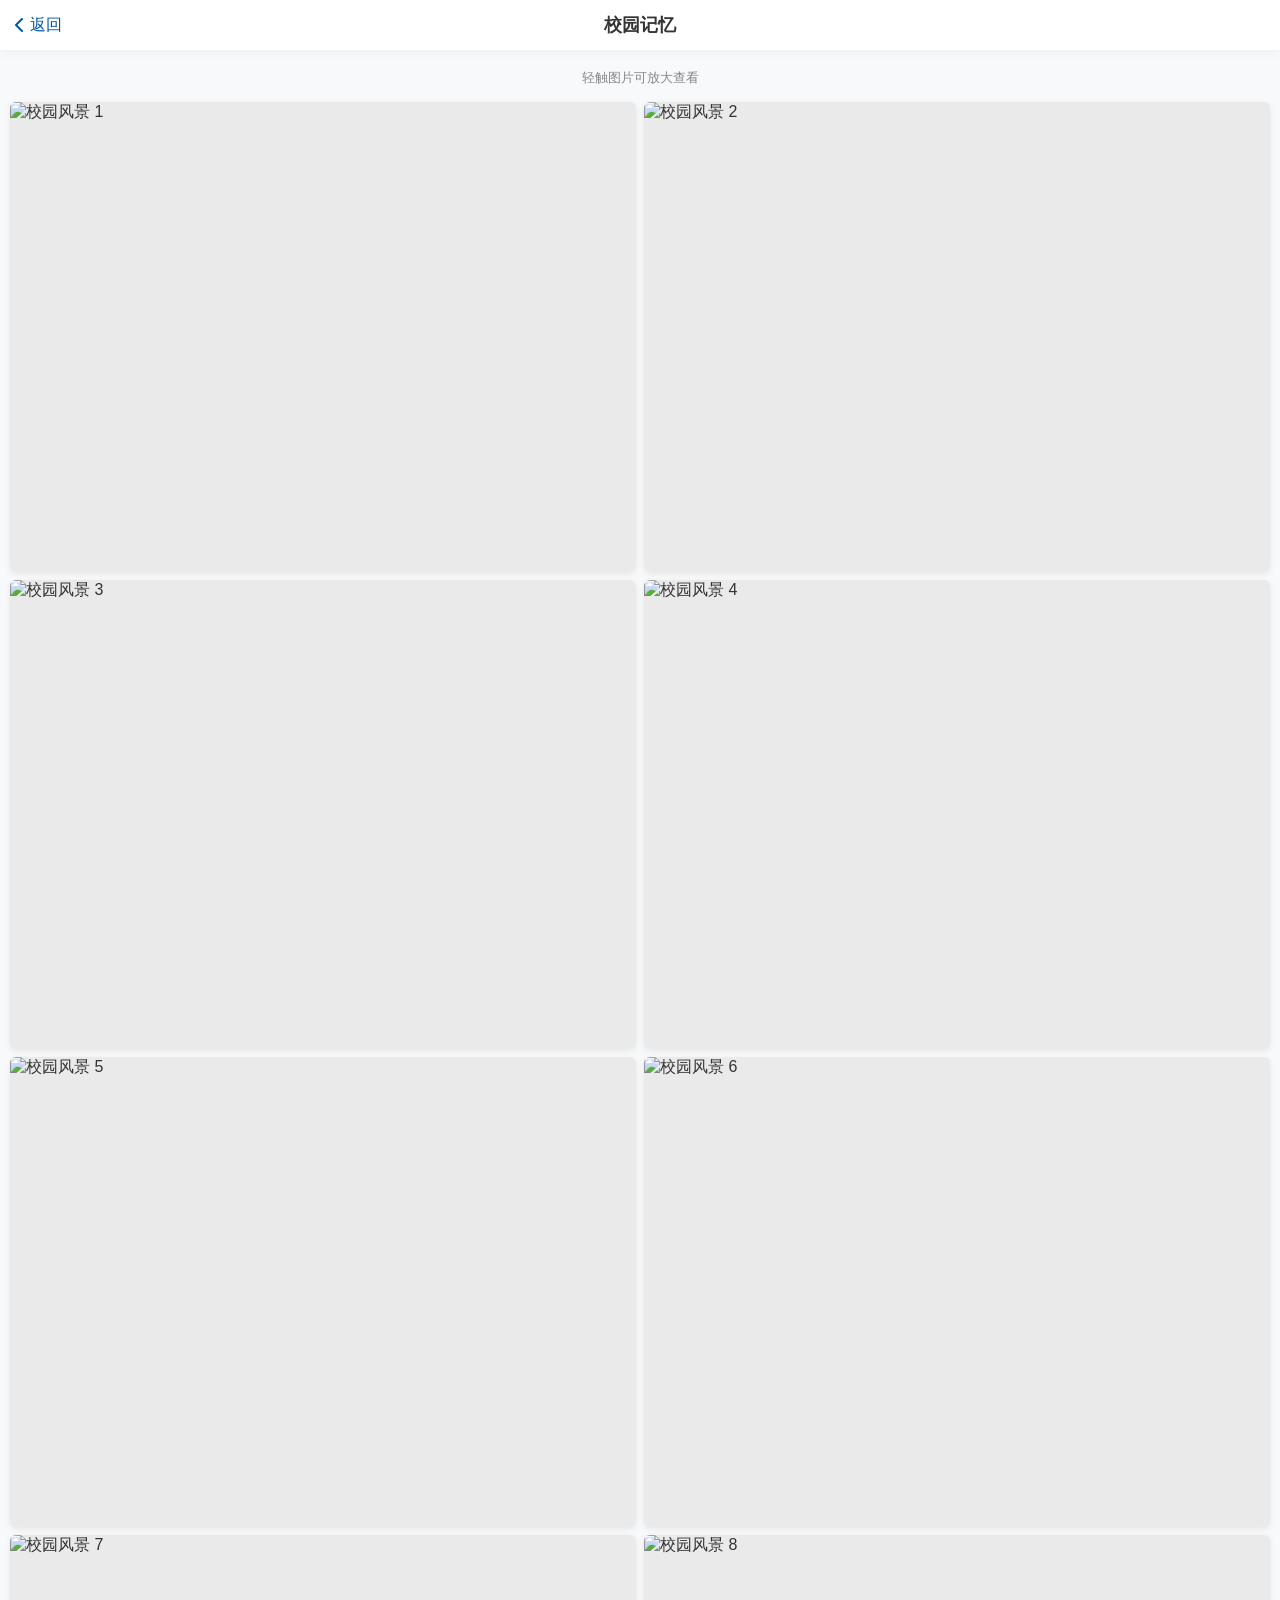
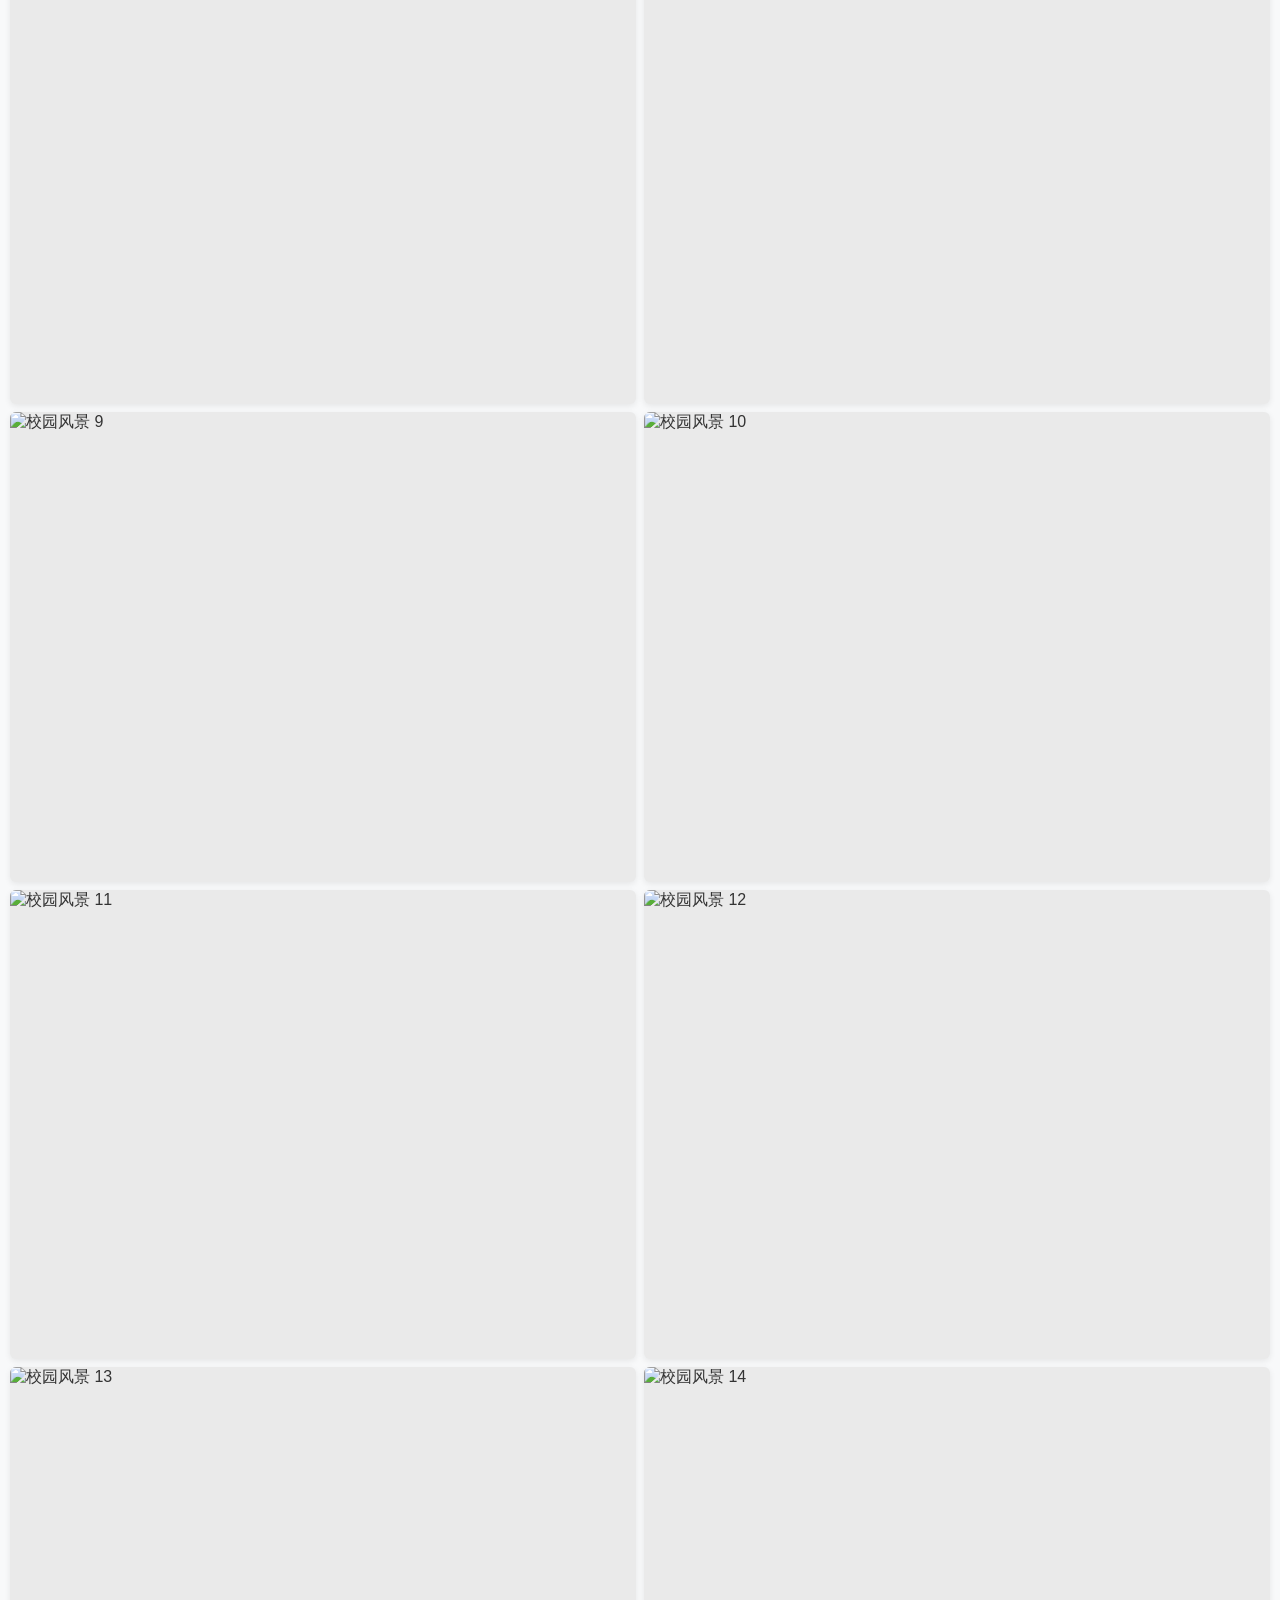
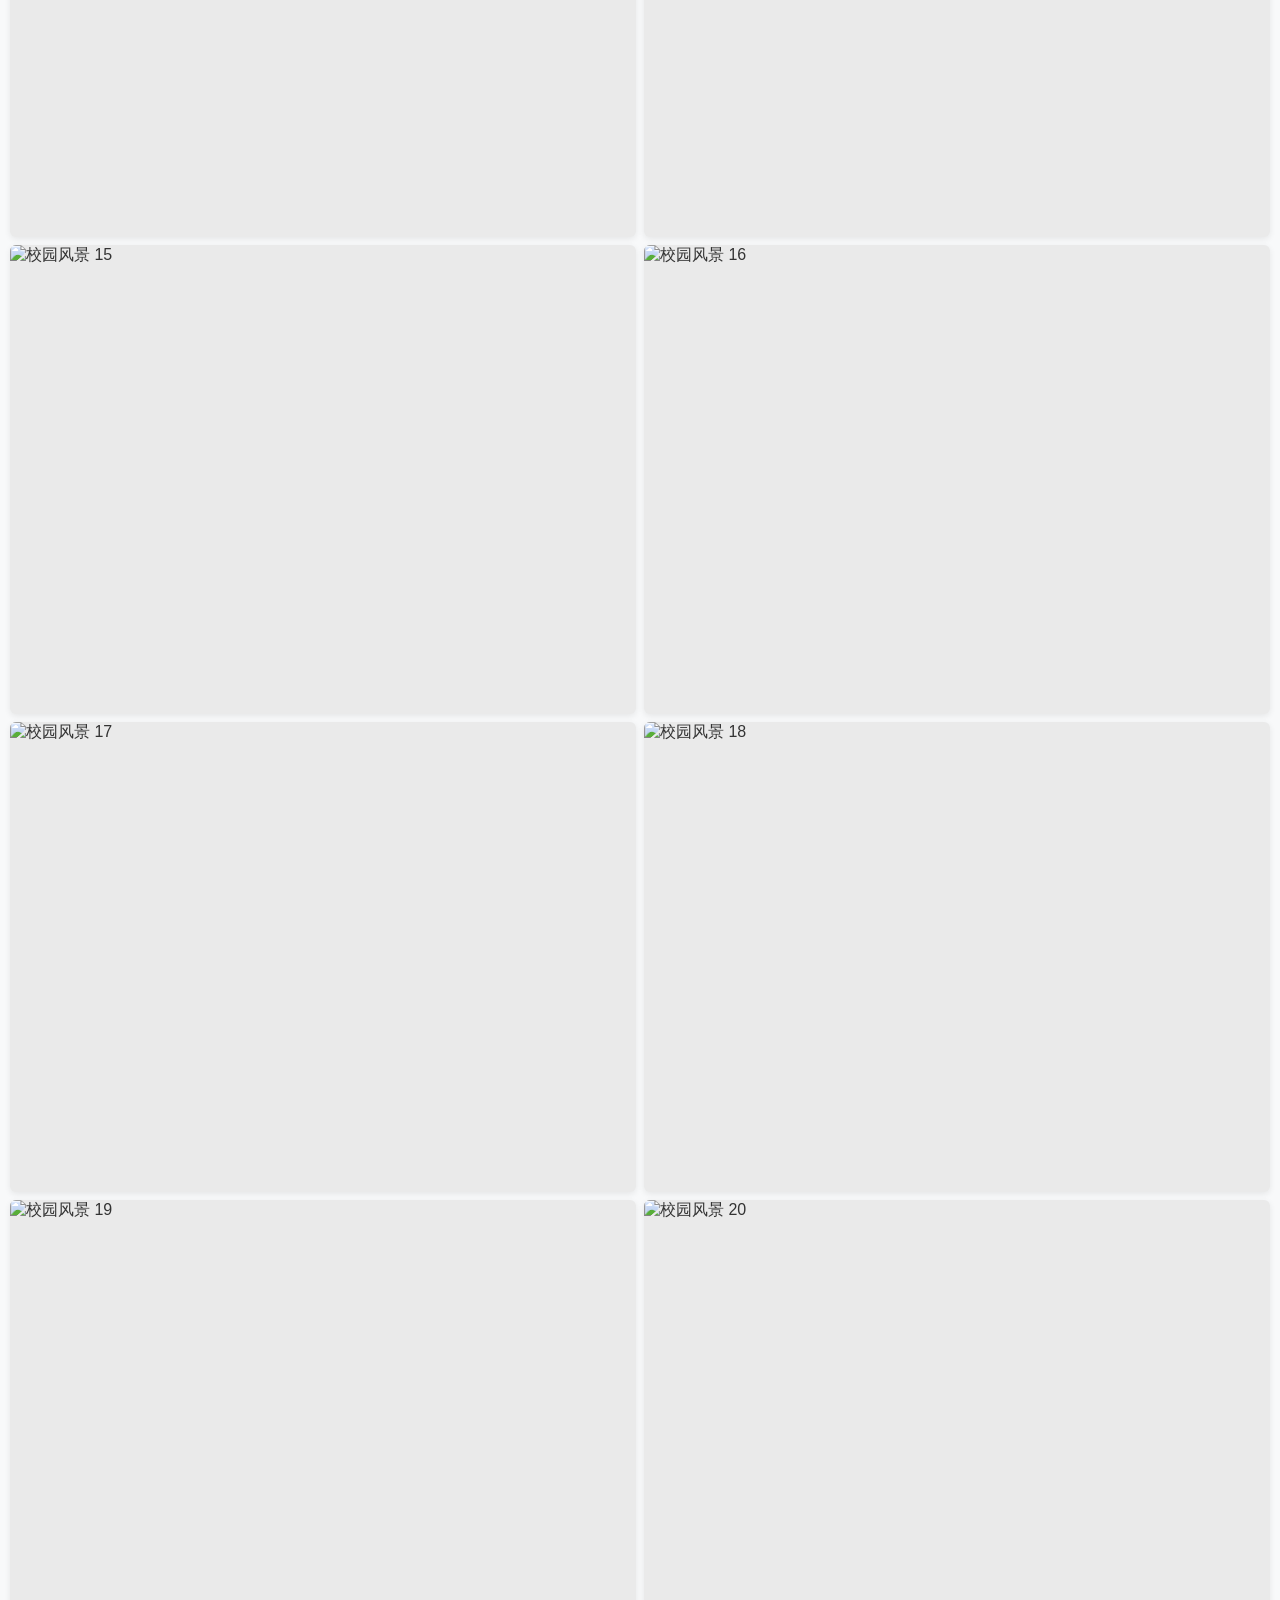
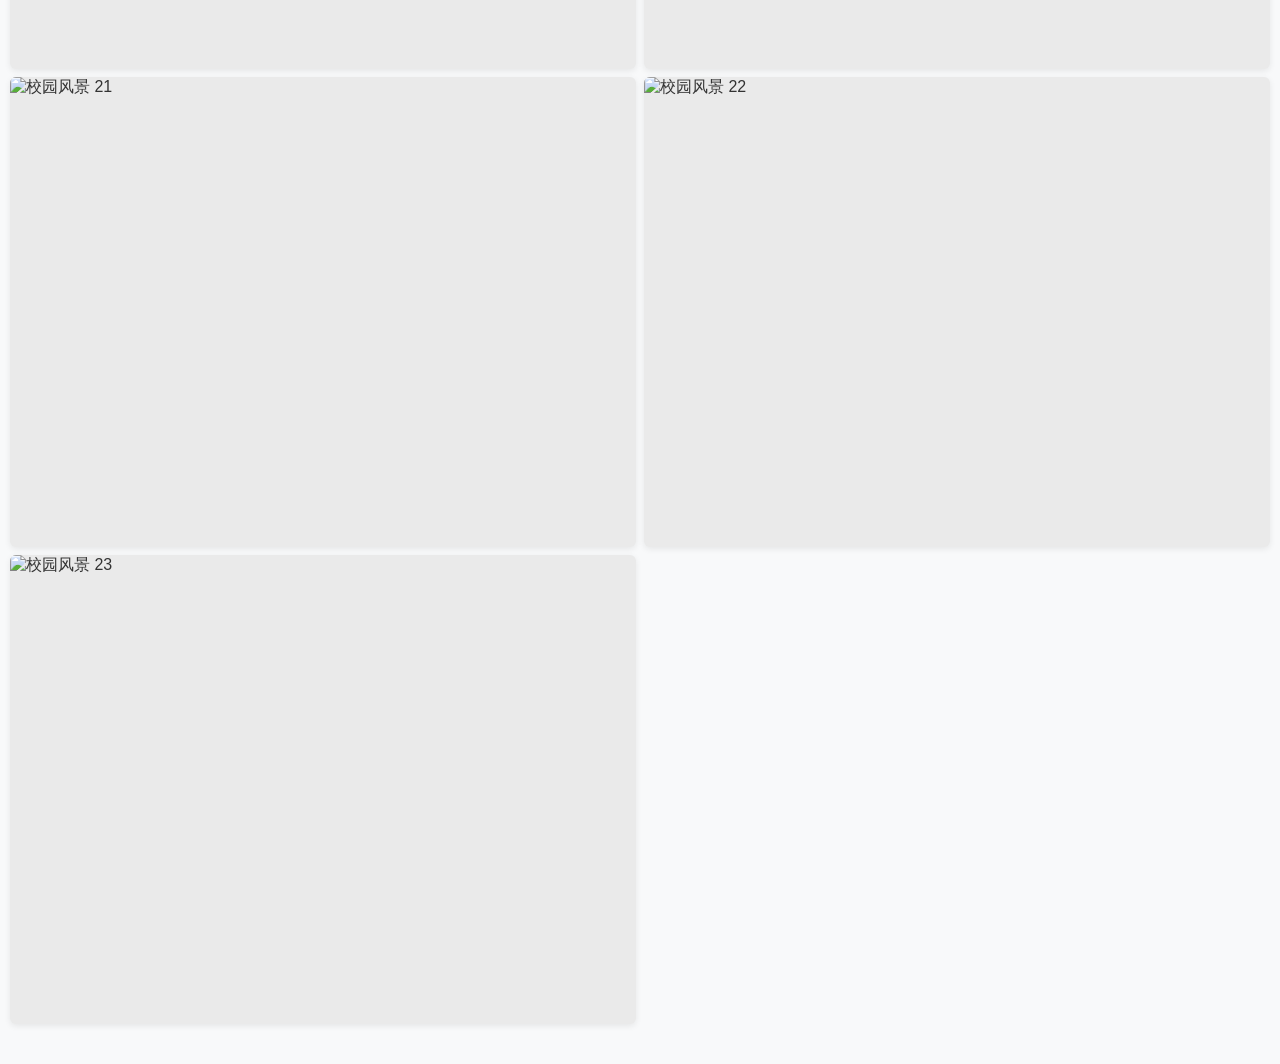
==== gallery.html @ 5400748b "更新了代码并优化了部分功能" ====
<!DOCTYPE html>
<html lang="zh-CN">
<head>
    <meta charset="UTF-8">
    <meta name="viewport" content="width=device-width, initial-scale=1.0, maximum-scale=1.0, user-scalable=no">
    <title>校园风光相册 - 计算机工程系</title>
    <!-- 引入分离的 CSS 文件 -->
    <link rel="stylesheet" href="gallery.css">
    <link rel="stylesheet" href="https://cdnjs.cloudflare.com/ajax/libs/font-awesome/6.0.0/css/all.min.css">
</head>
<body>

    <!-- 顶部返回导航 -->
    <header class="gallery-header">
        <a href="index.html" class="back-btn">
            <i class="fas fa-chevron-left"></i> 返回
        </a>
        <h1 class="gallery-title">校园记忆</h1>
        <div class="header-placeholder"></div> <!-- 占位用，保持标题居中 -->
    </header>

    <!-- 相册网格区 -->
    <main class="gallery-container">
        <p class="gallery-tips">轻触图片可放大查看</p>
        
        <div class="photo-grid" id="photo-grid">
            <!-- 
              这里我为你预留了23个图片位置，
              请将 src 替换为你截图中的实际路径（如 img/海棠花/xxx.jpg）
            -->
            <div class="photo-item"><img src="img/placeholder.jpg" alt="校园风景 1"></div>
            <div class="photo-item"><img src="img/placeholder.jpg" alt="校园风景 2"></div>
            <div class="photo-item"><img src="img/placeholder.jpg" alt="校园风景 3"></div>
            <div class="photo-item"><img src="img/placeholder.jpg" alt="校园风景 4"></div>
            <div class="photo-item"><img src="img/placeholder.jpg" alt="校园风景 5"></div>
            <div class="photo-item"><img src="img/placeholder.jpg" alt="校园风景 6"></div>
            <div class="photo-item"><img src="img/placeholder.jpg" alt="校园风景 7"></div>
            <div class="photo-item"><img src="img/placeholder.jpg" alt="校园风景 8"></div>
            <div class="photo-item"><img src="img/placeholder.jpg" alt="校园风景 9"></div>
            <div class="photo-item"><img src="img/placeholder.jpg" alt="校园风景 10"></div>
            <div class="photo-item"><img src="img/placeholder.jpg" alt="校园风景 11"></div>
            <div class="photo-item"><img src="img/placeholder.jpg" alt="校园风景 12"></div>
            <div class="photo-item"><img src="img/placeholder.jpg" alt="校园风景 13"></div>
            <div class="photo-item"><img src="img/placeholder.jpg" alt="校园风景 14"></div>
            <div class="photo-item"><img src="img/placeholder.jpg" alt="校园风景 15"></div>
            <div class="photo-item"><img src="img/placeholder.jpg" alt="校园风景 16"></div>
            <div class="photo-item"><img src="img/placeholder.jpg" alt="校园风景 17"></div>
            <div class="photo-item"><img src="img/placeholder.jpg" alt="校园风景 18"></div>
            <div class="photo-item"><img src="img/placeholder.jpg" alt="校园风景 19"></div>
            <div class="photo-item"><img src="img/placeholder.jpg" alt="校园风景 20"></div>
            <div class="photo-item"><img src="img/placeholder.jpg" alt="校园风景 21"></div>
            <div class="photo-item"><img src="img/placeholder.jpg" alt="校园风景 22"></div>
            <div class="photo-item"><img src="img/placeholder.jpg" alt="校园风景 23"></div>
        </div>
    </main>

    <!-- 全屏大图预览 (Lightbox) -->
    <div id="lightbox" class="lightbox">
        <span class="lightbox-close"><i class="fas fa-times"></i></span>
        <div class="lightbox-wrapper">
            <img id="lightbox-img" src="" alt="">
        </div>
    </div>

    <!-- 引入分离的 JS 文件 -->
    <script src="gallery.js"></script>
</body>
</html>
---- gallery.css ----
/* --- 基础变量 (与主页保持统一色调) --- */
:root {
    --primary-color: #0056A3; 
    --bg-light: #f8f9fa;
    --text-dark: #333333;
    --white: #ffffff;
}

* {
    margin: 0;
    padding: 0;
    box-sizing: border-box;
    -webkit-tap-highlight-color: transparent;
}

body {
    font-family: -apple-system, BlinkMacSystemFont, "PingFang SC", "Helvetica Neue", sans-serif;
    background-color: var(--bg-light);
    color: var(--text-dark);
}

/* --- 顶部导航 --- */
.gallery-header {
    position: fixed;
    top: 0;
    left: 0;
    width: 100%;
    height: 50px;
    background-color: var(--white);
    display: flex;
    justify-content: space-between;
    align-items: center;
    padding: 0 15px;
    box-shadow: 0 2px 10px rgba(0,0,0,0.05);
    z-index: 100;
}

.back-btn {
    text-decoration: none;
    color: var(--primary-color);
    font-size: 1rem;
    font-weight: 500;
    display: flex;
    align-items: center;
    width: 60px;
}

.back-btn i {
    margin-right: 5px;
}

.gallery-title {
    font-size: 1.1rem;
    font-weight: bold;
    color: var(--text-dark);
}

.header-placeholder {
    width: 60px; /* 与返回按钮等宽，确保标题绝对居中 */
}

/* --- 相册网格区 --- */
.gallery-container {
    padding: 70px 10px 40px; /* 顶部留出导航栏空间 */
}

.gallery-tips {
    text-align: center;
    font-size: 0.8rem;
    color: #888;
    margin-bottom: 15px;
}

.photo-grid {
    display: grid;
    grid-template-columns: repeat(2, 1fr); /* 手机端两列显示 */
    gap: 8px; /* 图片间距 */
}

.photo-item {
    width: 100%;
    aspect-ratio: 4 / 3; /* 统一裁剪为正方形，看起来最整齐 */
    border-radius: 6px;
    overflow: hidden;
    background-color: #eaeaea;
    box-shadow: 0 2px 6px rgba(0,0,0,0.08);
}

.photo-item img {
    width: 100%;
    height: 100%;
    object-fit: cover; /* 保证图片铺满正方形且不变形 */
    display: block;
}

.photo-item:active {
    opacity: 0.8; /* 点击反馈 */
}

/* --- 大图预览层 (Lightbox) --- */
.lightbox {
    display: none; /* 默认隐藏 */
    position: fixed;
    top: 0;
    left: 0;
    width: 100%;
    height: 100%;
    background-color: rgba(0, 0, 0, 0.95);
    z-index: 2000;
    justify-content: center;
    align-items: center;
}

.lightbox-wrapper {
    width: 100%;
    height: 100%;
    display: flex;
    justify-content: center;
    align-items: center;
    padding: 20px;
}

#lightbox-img {
    max-width: 100%;
    max-height: 90vh; /* 限制最高高度 */
    object-fit: contain; /* 完整显示原比例大图 */
    border-radius: 4px;
}

.lightbox-close {
    position: absolute;
    top: 20px;
    right: 20px;
    color: var(--white);
    font-size: 2rem;
    z-index: 2001;
    cursor: pointer;
    padding: 10px;
}
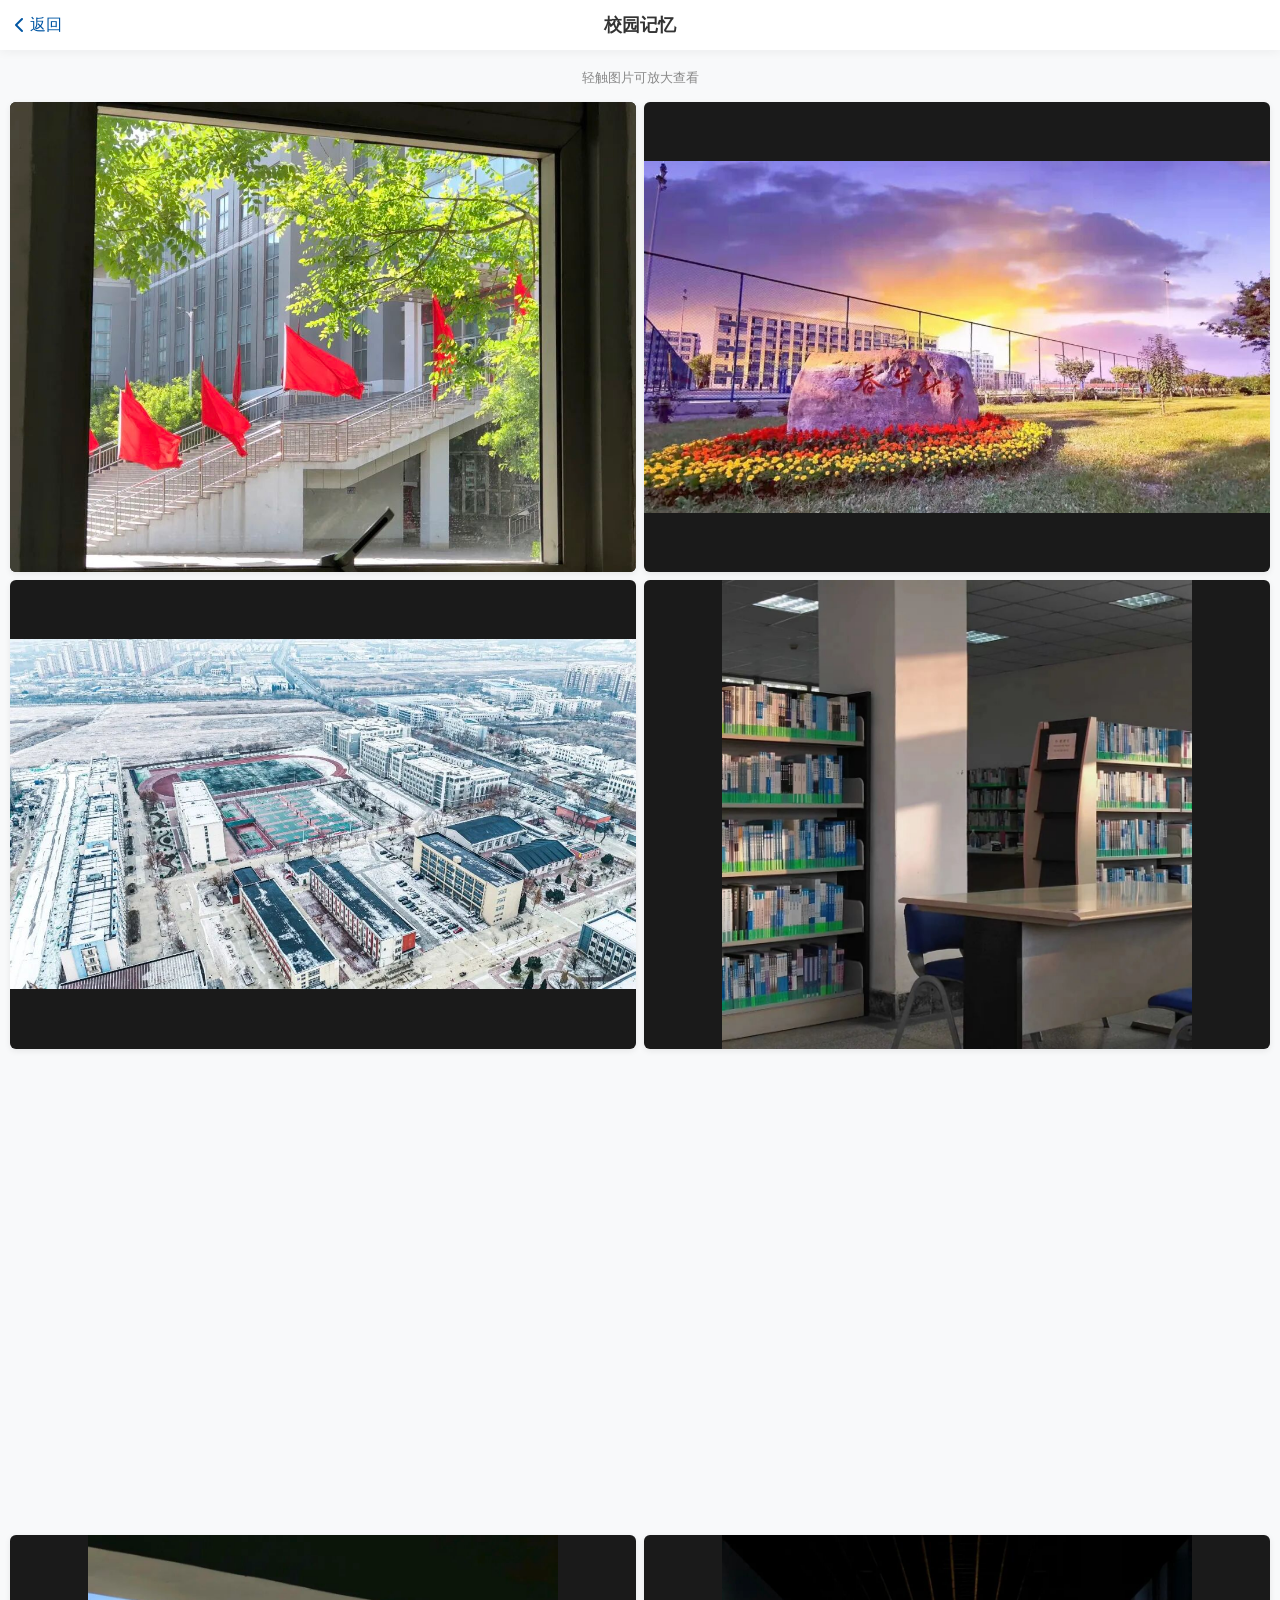
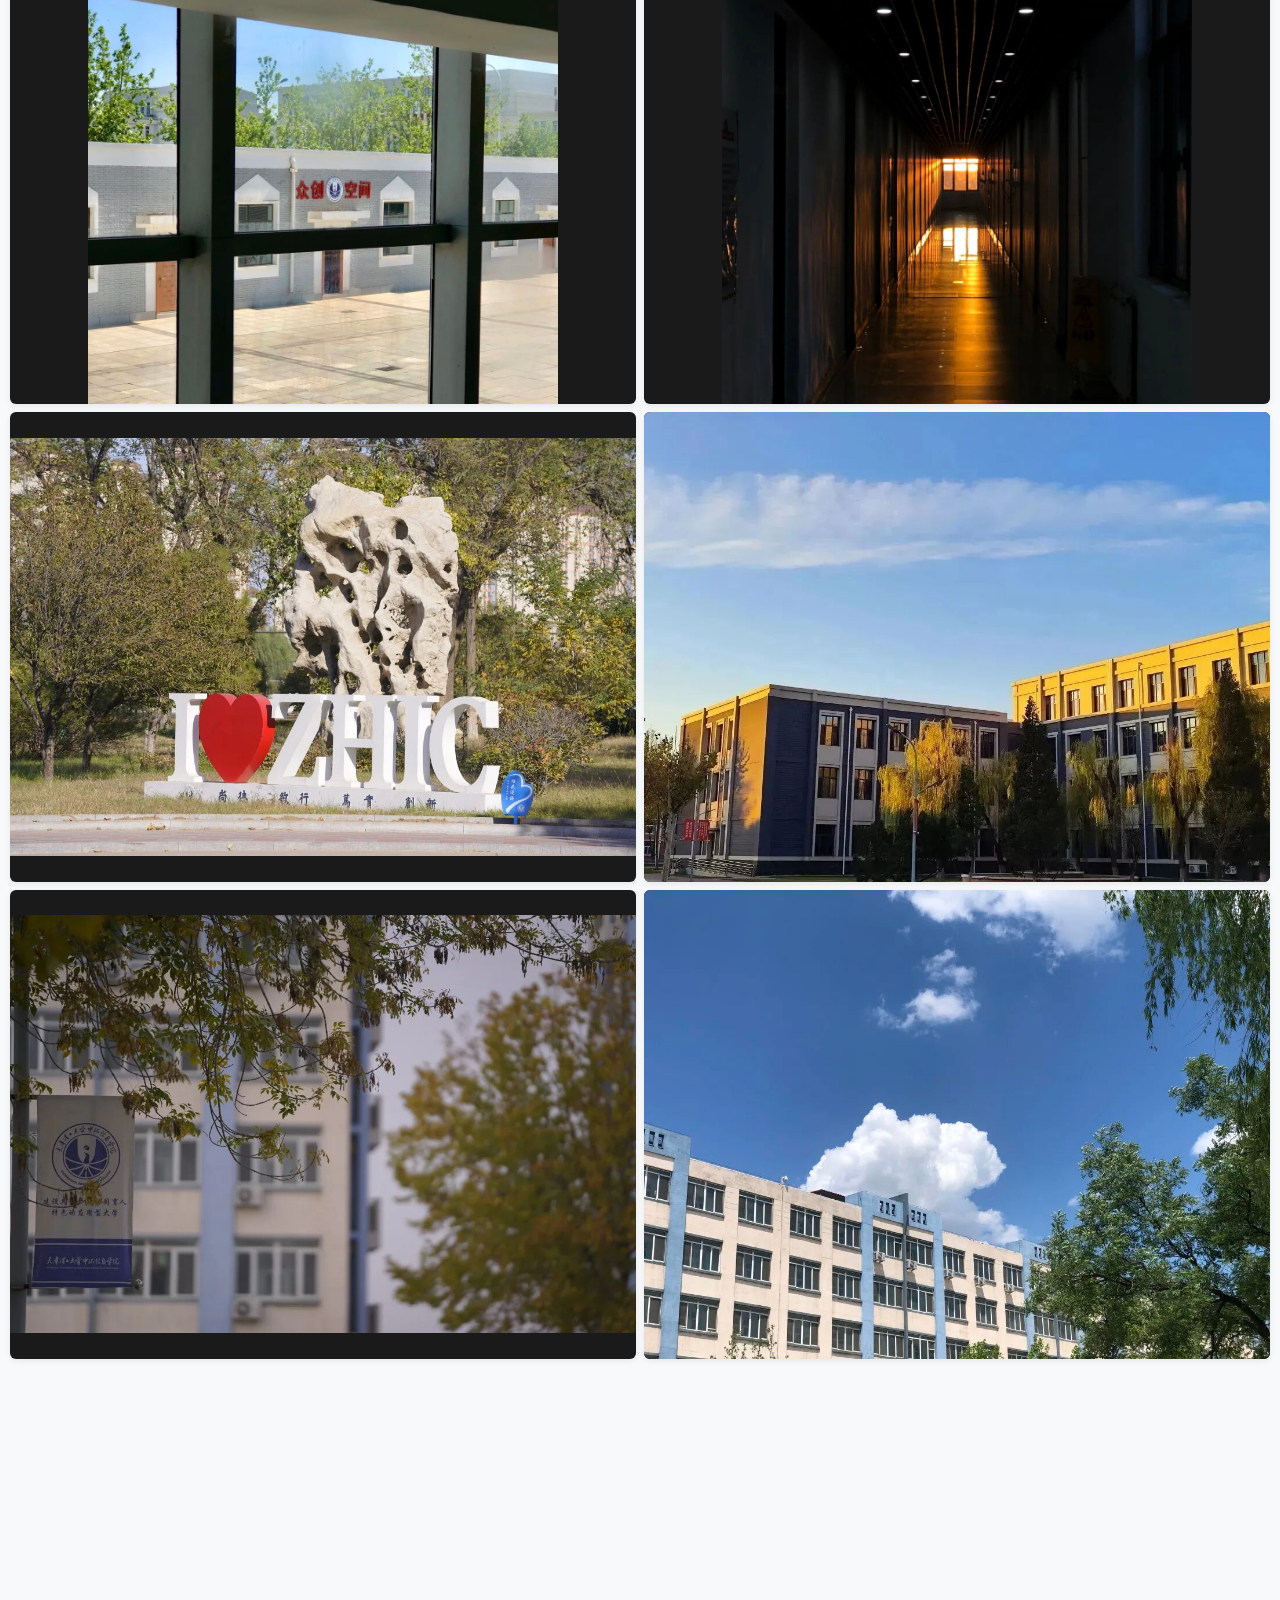
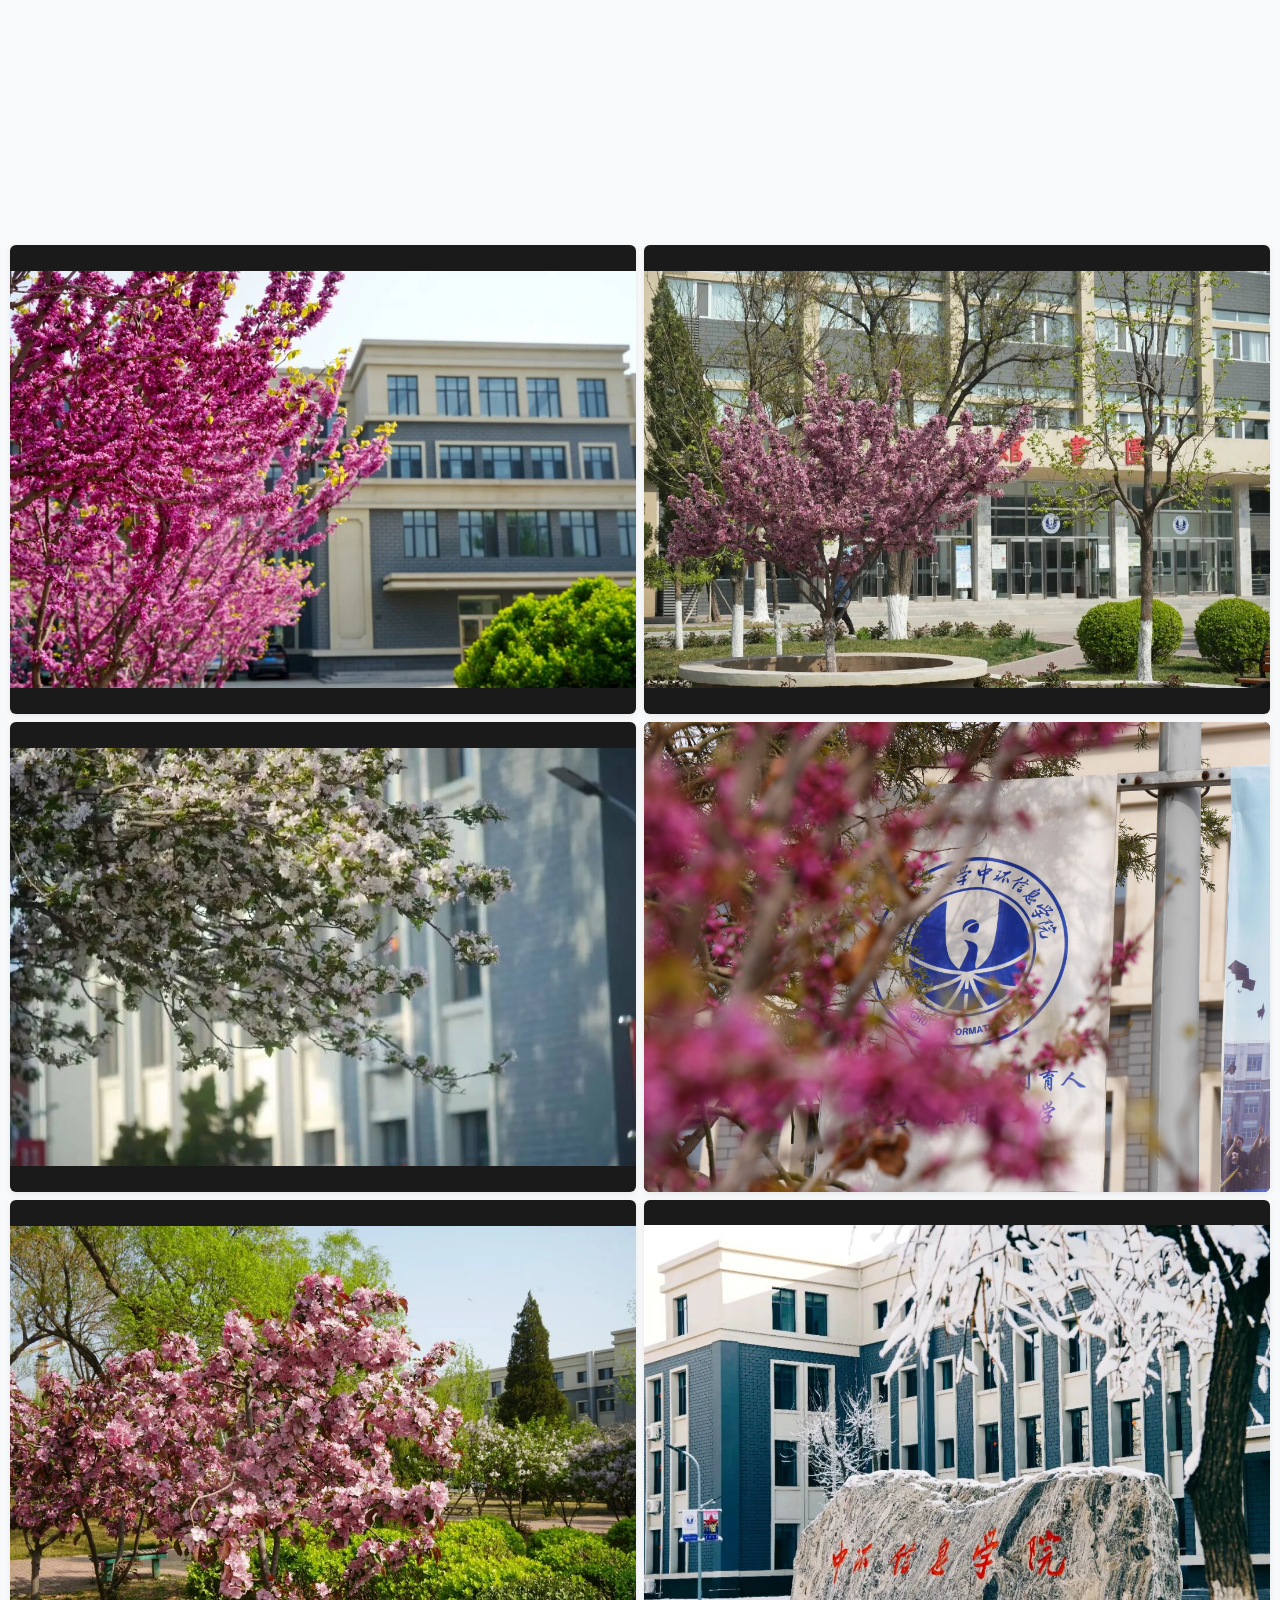
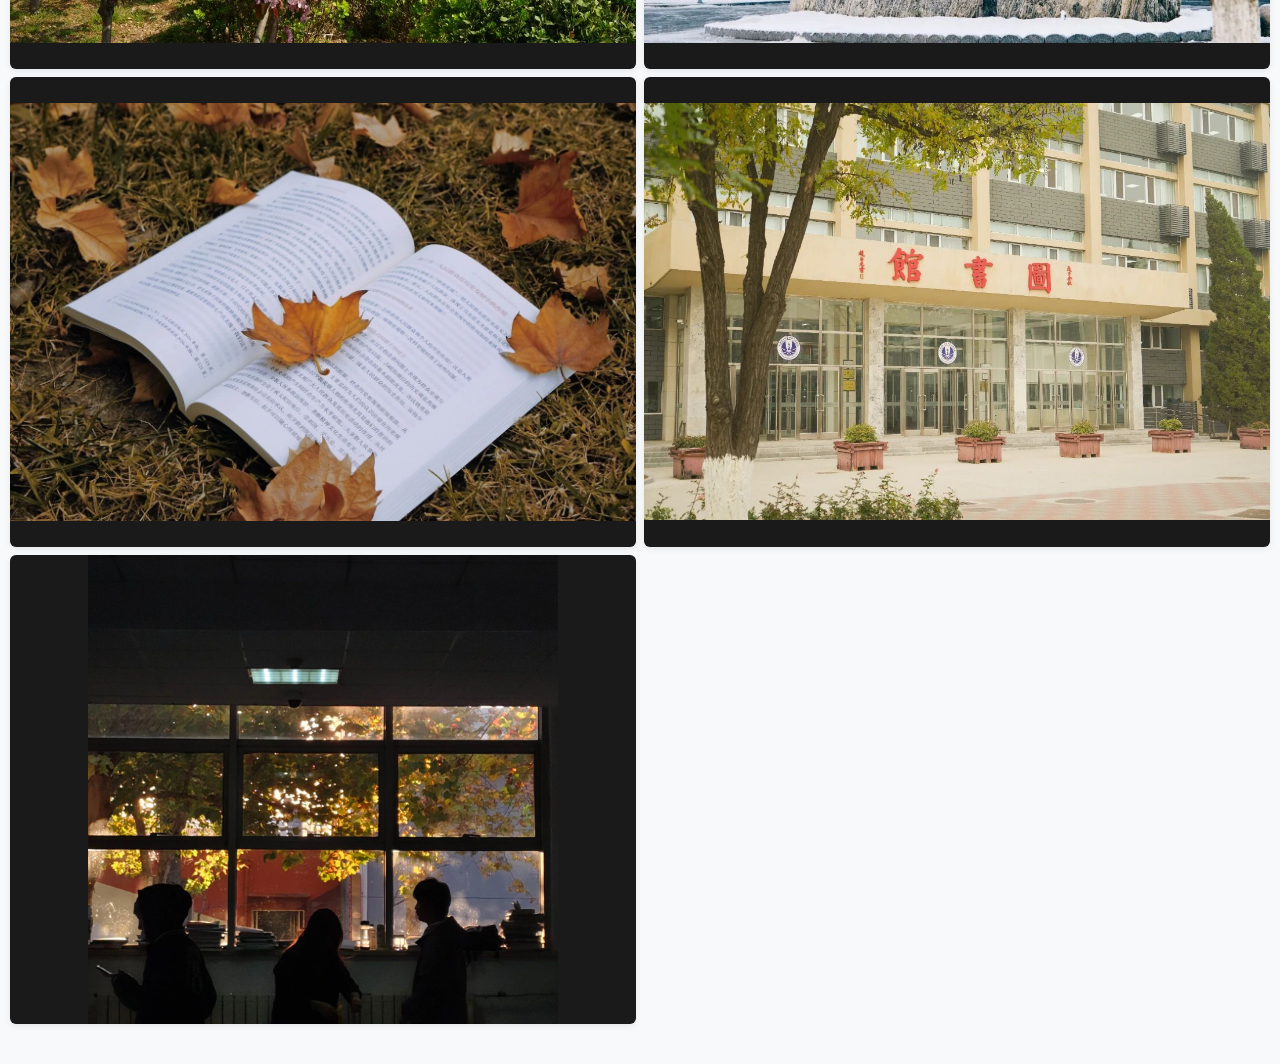
==== commit 37c6b6c0: "更新了代码并优化了部分功能" ====
--- a/gallery.html
+++ b/gallery.html
@@ -9,7 +9,12 @@
     <link rel="stylesheet" href="https://cdnjs.cloudflare.com/ajax/libs/font-awesome/6.0.0/css/all.min.css">
 </head>
 <body>
-
+    <div class="page-transition-overlay">
+        <div class="transition-logo">
+            <i class="fas fa-camera-retro"></i>
+            <p>正在开启校园记忆</p>
+        </div>
+    </div>
     <!-- 顶部返回导航 -->
     <header class="gallery-header">
         <a href="index.html" class="back-btn">
@@ -28,29 +33,29 @@
               这里我为你预留了23个图片位置，
               请将 src 替换为你截图中的实际路径（如 img/海棠花/xxx.jpg）
             -->
-            <div class="photo-item"><img src="img/placeholder.jpg" alt="校园风景 1"></div>
-            <div class="photo-item"><img src="img/placeholder.jpg" alt="校园风景 2"></div>
-            <div class="photo-item"><img src="img/placeholder.jpg" alt="校园风景 3"></div>
-            <div class="photo-item"><img src="img/placeholder.jpg" alt="校园风景 4"></div>
-            <div class="photo-item"><img src="img/placeholder.jpg" alt="校园风景 5"></div>
-            <div class="photo-item"><img src="img/placeholder.jpg" alt="校园风景 6"></div>
-            <div class="photo-item"><img src="img/placeholder.jpg" alt="校园风景 7"></div>
-            <div class="photo-item"><img src="img/placeholder.jpg" alt="校园风景 8"></div>
-            <div class="photo-item"><img src="img/placeholder.jpg" alt="校园风景 9"></div>
-            <div class="photo-item"><img src="img/placeholder.jpg" alt="校园风景 10"></div>
-            <div class="photo-item"><img src="img/placeholder.jpg" alt="校园风景 11"></div>
-            <div class="photo-item"><img src="img/placeholder.jpg" alt="校园风景 12"></div>
-            <div class="photo-item"><img src="img/placeholder.jpg" alt="校园风景 13"></div>
-            <div class="photo-item"><img src="img/placeholder.jpg" alt="校园风景 14"></div>
-            <div class="photo-item"><img src="img/placeholder.jpg" alt="校园风景 15"></div>
-            <div class="photo-item"><img src="img/placeholder.jpg" alt="校园风景 16"></div>
-            <div class="photo-item"><img src="img/placeholder.jpg" alt="校园风景 17"></div>
-            <div class="photo-item"><img src="img/placeholder.jpg" alt="校园风景 18"></div>
-            <div class="photo-item"><img src="img/placeholder.jpg" alt="校园风景 19"></div>
-            <div class="photo-item"><img src="img/placeholder.jpg" alt="校园风景 20"></div>
-            <div class="photo-item"><img src="img/placeholder.jpg" alt="校园风景 21"></div>
-            <div class="photo-item"><img src="img/placeholder.jpg" alt="校园风景 22"></div>
-            <div class="photo-item"><img src="img/placeholder.jpg" alt="校园风景 23"></div>
+            <div class="photo-item"><img src="img/校园风景/建筑内部/从窗外看大楼梯.jpg" alt="校园风景 1"></div>
+            <div class="photo-item"><img src="img/校园风景/天空很好看的图+石头.jpg" alt="校园风景 2"></div>
+            <div class="photo-item"><img src="img/校园风景/下雪天的校园全景.jpg" alt="校园风景 3"></div>
+            <div class="photo-item"><img src="img/校园风景/建筑内部/图书馆内部.jpg" alt="校园风景 4"></div>
+            <div class="photo-item"><img src="img/校园风景/建筑内部/礼堂内部.jpg" alt="校园风景 5"></div>
+            <div class="photo-item"><img src="img/校园风景/建筑内部/窗外.jpg" alt="校园风景 6"></div>
+            <div class="photo-item"><img src="img/校园风景/建筑内部/窗外的众创空间.jpg" alt="校园风景 7"></div>
+            <div class="photo-item"><img src="img/校园风景/建筑内部/黄昏的走廊.jpg" alt="校园风景 8"></div>
+            <div class="photo-item"><img src="img/校园风景/教学楼和宿舍1外部/4a00439e50ee7ffd5f9da006cde02af9.jpg" alt="校园风景 9"></div>
+            <div class="photo-item"><img src="img/校园风景/教学楼和宿舍1外部/74de373855493f4279d6a37b43fb5bbe.jpg" alt="校园风景 10"></div>
+            <div class="photo-item"><img src="img/校园风景/教学楼和宿舍1外部/a2f0a34d54192c0ab09ea720b1ae07a1.jpg" alt="校园风景 11"></div>
+            <div class="photo-item"><img src="img/校园风景/教学楼和宿舍1外部/宿舍楼加云朵.jpg" alt="校园风景 12"></div>
+            <div class="photo-item"><img src="img/校园风景/教学楼和宿舍1外部/春天的12号宿舍楼.jpg" alt="校园风景 13"></div>
+            <div class="photo-item"><img src="img/校园风景/教学楼和宿舍1外部/春天的一教加牌子（）有代表性.jpg" alt="校园风景 14"></div>
+            <div class="photo-item"><img src="img/校园风景/海棠花/c48992f6967baf5c27c4cc9ae5973698.jpg" alt="校园风景 15"></div>
+            <div class="photo-item"><img src="img/校园风景/海棠花/图书馆背景海棠花.jpg" alt="校园风景 16"></div>
+            <div class="photo-item"><img src="img/校园风景/海棠花/校园的海棠花.jpg" alt="校园风景 17"></div>
+            <div class="photo-item"><img src="img/校园风景/海棠花/海棠花加校徽.jpg" alt="校园风景 18"></div>
+            <div class="photo-item"><img src="img/校园风景/海棠花/？背景海棠花.jpg" alt="校园风景 19"></div>
+            <div class="photo-item"><img src="img/校园风景/石头/门口的石头冬季.jpg" alt="校园风景 20"></div>
+            <div class="photo-item"><img src="img/校园风景/秋景/19a73397b39f69e37a00805d2c686242.jpg" alt="校园风景 21"></div>
+            <div class="photo-item"><img src="img/校园风景/秋景/秋天的图书馆.jpg" alt="校园风景 22"></div>
+            <div class="photo-item"><img src="img/校园风景/秋景/窗外的树叶加艺术中心.jpg" alt="校园风景 23"></div>
         </div>
     </main>
 
--- a/gallery.css
+++ b/gallery.css
@@ -79,22 +79,43 @@
 
 .photo-item {
     width: 100%;
-    aspect-ratio: 4 / 3; /* 统一裁剪为正方形，看起来最整齐 */
+    aspect-ratio: 4 / 3; /* 之前修改的4:3比例 */
     border-radius: 6px;
     overflow: hidden;
     background-color: #eaeaea;
     box-shadow: 0 2px 6px rgba(0,0,0,0.08);
-}
-
-.photo-item img {
-    width: 100%;
-    height: 100%;
-    object-fit: cover; /* 保证图片铺满正方形且不变形 */
-    display: block;
+    
+    /* 【新增】：让图片初始状态隐藏、稍微缩小且偏下 */
+    opacity: 0;
+    transform: translateY(30px) scale(0.95);
+    /* 加入平滑过渡属性 */
+    transition: opacity 0.6s cubic-bezier(0.25, 0.46, 0.45, 0.94), 
+                transform 0.6s cubic-bezier(0.25, 0.46, 0.45, 0.94);
+}
+
+/* 【新增】：当 JavaScript 侦测到图片进入屏幕时，加上这个类让图片浮现 */
+.photo-item.show {
+    opacity: 1;
+    transform: translateY(0) scale(1);
 }
 
 .photo-item:active {
     opacity: 0.8; /* 点击反馈 */
+}
+
+.photo-item img {
+    width: 100%;
+    height: 100%;
+    /* 【核心修复】将原来的 cover 改为 contain。
+       contain 会保证无论原图是横屏还是竖屏，都能按原比例 100% 完整显示在框内，绝不放大裁剪 */
+    object-fit: contain; 
+    
+    /* 【视觉优化】因为图片完整显示后，上下或左右必定会留出空白。
+       这里加一个深色底色，让它看起来像一个高级的暗色相框。
+       (如果你喜欢浅色边框，可以把 #1a1a1a 改成 #f4f4f4 或 #ffffff) */
+    background-color: #1a1a1a; 
+    
+    display: block;
 }
 
 /* --- 大图预览层 (Lightbox) --- */
@@ -136,4 +157,64 @@
     z-index: 2001;
     cursor: pointer;
     padding: 10px;
+}
+/* =========================================
+   相册华丽入场动画特效 (Curtain Reveal)
+   ========================================= */
+
+/* 1. 深蓝色拉幕遮罩层 */
+.page-transition-overlay {
+    position: fixed;
+    top: 0;
+    left: 0;
+    width: 100%;
+    height: 100vh;
+    background: linear-gradient(135deg, var(--primary-color) 0%, #002b52 100%);
+    z-index: 9999; /* 确保层级最高，遮住一切 */
+    display: flex;
+    justify-content: center;
+    align-items: center;
+    flex-direction: column;
+    color: var(--gold-color);
+    /* 遮罩停留 0.6 秒后，开始向上滑动隐藏 */
+    animation: slideUpCurtain 0.8s cubic-bezier(0.77, 0, 0.175, 1) 0.6s forwards;
+}
+
+/* 2. 中间跳动的相机 Logo */
+.transition-logo {
+    text-align: center;
+    /* Logo 弹出的动画 */
+    animation: pulseLogo 0.6s cubic-bezier(0.175, 0.885, 0.32, 1.275) forwards;
+}
+
+.transition-logo i {
+    font-size: 3.5rem;
+    margin-bottom: 15px;
+}
+
+.transition-logo p {
+    font-size: 1.1rem;
+    letter-spacing: 2px;
+    color: var(--white);
+}
+
+/* 3. 配合幕布拉开，整个相册网页有一个“从下往上浮现”的视差跟进效果 */
+body {
+    animation: contentParallaxFade 1s cubic-bezier(0.77, 0, 0.175, 1) 0.4s both;
+}
+
+/* --- 动画关键帧定义 --- */
+@keyframes slideUpCurtain {
+    0% { transform: translateY(0); }
+    100% { transform: translateY(-100%); visibility: hidden; }
+}
+
+@keyframes pulseLogo {
+    0% { transform: scale(0.5); opacity: 0; }
+    100% { transform: scale(1); opacity: 1; }
+}
+
+@keyframes contentParallaxFade {
+    0% { transform: translateY(60px); opacity: 0; }
+    100% { transform: translateY(0); opacity: 1; }
 }
